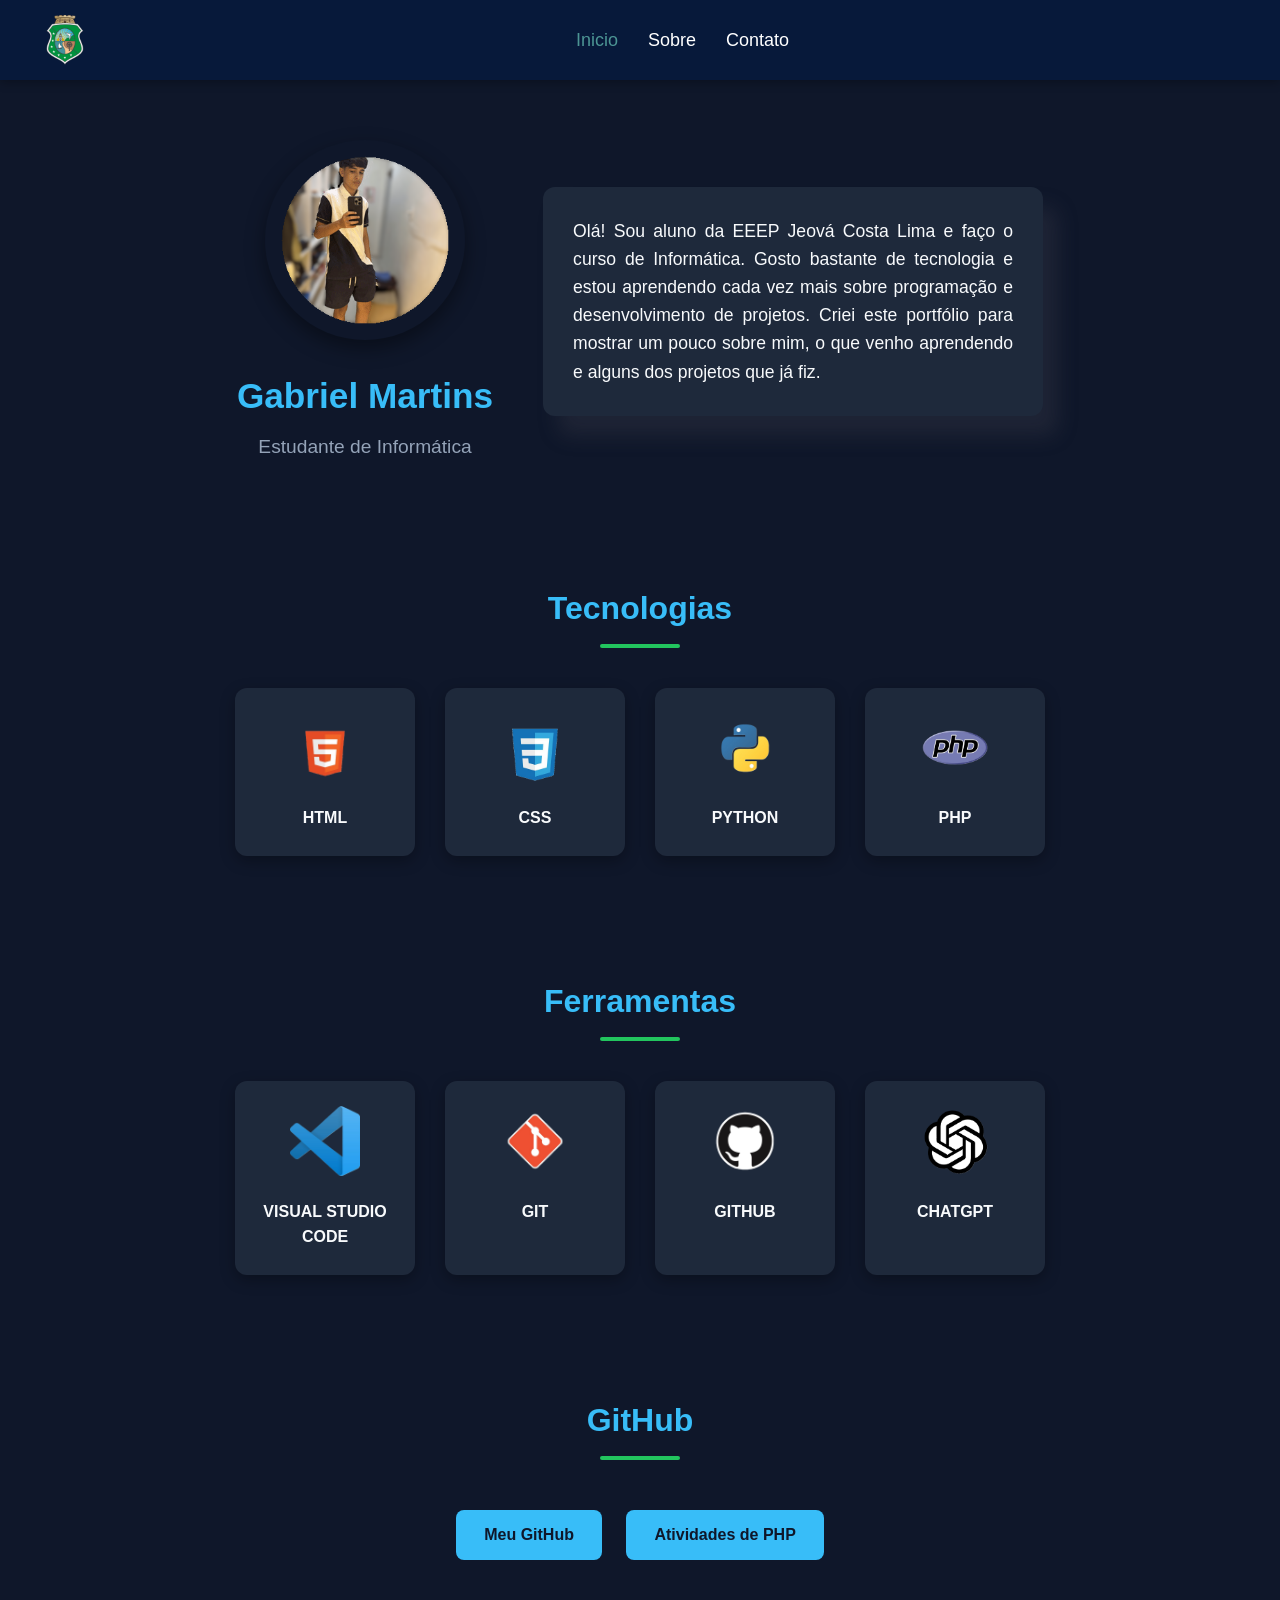
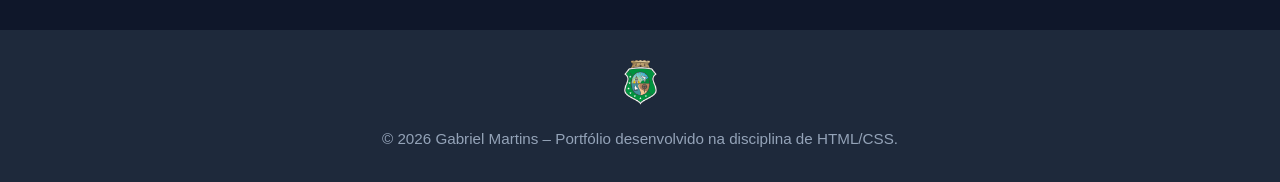
==== index.html @ 724ac0a1 "Primeiro Portfolio" ====
<!DOCTYPE html>
<html lang="pt-br">
<head>
    <meta charset="UTF-8">
    <meta name="viewport" content="width=device-width, initial-scale=1.0">
    <link rel="stylesheet" href="css/style.css">
    <title>Portfólio</title>
    <style>
        .menu-Inicio {
          color: rgba(101, 193, 179, 0.743);
        }
    </style>

</head>
<body>

   
<header>
    <img class="logo" src="img/logo-ceara.png" alt="logo do governo do ceara">
    <nav class="navegacao">
        <a href="index.html" class="menu-Inicio">Inicio</a>
        <a href="sobre.html" class="menu-Sobre">Sobre</a>
        <a href="contato.html" class="menu-Contato">Contato</a>
    </nav>
</header>

 
<div class="inicio">
    <main class="perfil">
        <div>
            <img class="foto-perfil" src="img/gabriel.png" alt="Foto do Gabriel">
            <h1>Gabriel Martins</h1>
            <p>Estudante de Informática</p>
        </div>
    </main>

    <div class="sobre">
         <p>Olá! Sou aluno da EEEP Jeová Costa Lima e faço o curso de Informática. Gosto bastante de tecnologia e estou aprendendo cada vez mais sobre programação e desenvolvimento de projetos. Criei este portfólio para mostrar um pouco sobre mim, o que venho aprendendo e alguns dos projetos que já fiz.</p>
    </div>
</div>
<section class="tecnologias">
    <h2>Tecnologias</h2>

    <div class="lista-tecnologias">
        
        <div class="HTML">
            <img src="img/html.png" alt="HTML">
            <h3>HTML</h3>

        </div>

        <div class="CSS">
            <img src="img/css.png" alt="CSS">
            <h3>CSS</h3>
        </div>

        <div class="PYTHON">
            <img src="img/python.png" alt="PYTHON">
            <h3>PYTHON</h3>
        </div>

        <div class="PHP">
            <img src="img/php.png" alt="PHP">
            <h3>PHP</h3>
        </div>

    </div>
</section>

<section class="ferramentas">
    <h2>Ferramentas</h2>

    <div class="lista-ferramentas">

        <div class="VS-CODE">
            <img src="img/vs code.png" alt="Visual Studio Code">
            <h3>VISUAL STUDIO CODE</h3>
        </div>

        <div class="GIT">
            <img src="img/git.png" alt="Git">
            <h3>GIT</h3>
        </div>

        <div class="GITHUB">
            <img src="img/github.png" alt="GitHub">
            <h3>GITHUB</h3>
        </div>

        <div class="CHATGPT">
            <img src="img/chatgpt.png" alt="Chatgpt">
            <h3>CHATGPT</h3>
        </div>

</section>

<section class="github">
    <h2>GitHub</h2>

    <a href="https://github.com/Bielmrttns" target="_blank">
        Meu GitHub
    </a>

    <a href="https://github.com/bielmrttns/Questoes-PhP.git" target="_blank">
        Atividades de PHP
    </a>
</section>

<footer class="rotape">
    <div>
        <img class="logo" src="img/logo-ceara.png" alt="Logo do estado do Ceará">
        <p>© 2026 Gabriel Martins – Portfólio desenvolvido na disciplina de HTML/CSS.</p>
    </div>

</footer>

</body>
</html>
---- css/style.css ----
* {
    margin: 0;
    padding: 0;
    box-sizing: border-box;
}

body {
    font-family: 'Segoe UI', Tahoma, Geneva, Verdana, sans-serif;
    background-color: #0f172a;
    color: #f8fafc;
    line-height: 1.6;
}

/* Cabeçalho */
header {
    background-color: #021d4893;
    color: #f8fafc;
    padding: 15px 40px;
    display: flex;
    justify-content: space-between;
    align-items: center;
    box-shadow: 0 2px 10px rgba(0, 0, 0, 0.3);
    position: sticky;
    top: 0;
    z-index: 100;
}

header .logo {
    height: 50px;
}

.navegacao {
    position: absolute;
    left: 45%;
    display: flex;
    gap: 30px;
}

.menu-Inicio{
    text-decoration: none;
    font-size: large;
    color: white;
    font-weight: 500;   
    position: relative;
    padding:0.5rem 0 ;
}

.menu-Inicio::after{
    content: '' ;
    height: 3px;
    width: 0;
    position: absolute;
    bottom: 0;
    left: 0;
    background-color: #6631f6;
    transition: width 1s ease;
}

.menu-Inicio:hover::after {
    width: 100%;
}

.menu-Sobre{
    text-decoration: none;
    font-size: large;
    color: white;
    font-weight: 500;   
    position: relative;
    padding:0.5rem 0 ;
}

.menu-Sobre::after{
    content: '' ;
    height: 3px;
    width: 0;
    position: absolute;
    bottom: 0;
    left: 0;
    background-color: #6631f6;
    transition: width 1s ease;
}

.menu-Sobre:hover::after {
    width: 100%;
}

.menu-Contato{
    text-decoration: none;
    font-size: large;
    color: white;
    font-weight: 500;   
    position: relative;
    padding:0.5rem 0 ;
}

.menu-Contato::after{
    content: '' ;
    height: 3px;
    width: 0;
    position: absolute;
    bottom: 0;
    left: 0;
    background-color: #6631f6;
    transition: width 1s ease;
}

.menu-Contato:hover::after {
    width: 100%;
}

/* Inicio */
.inicio {
    display: flex;
    flex-wrap: wrap;
    justify-content: center;
    align-items: center;
    gap: 50px;
    padding: 60px 40px;
    max-width: 1200px;
    margin: 0 auto;
}

.perfil {
    text-align: center;
}

.foto-perfil {
    width: 200px;
    height: 200px;
    border-radius: 50%;
    object-fit: cover;
    box-shadow: 0 8px 20px rgba(0, 0, 0, 0.4);
    margin-bottom: 20px;
}

.perfil h1 {
    font-size: 2.2rem;
    color: #38bdf8;
    margin-bottom: 8px;
}

.perfil p {
    font-size: 1.2rem;
    color: #94a3b8;
}

.sobre {
    max-width: 500px;
    background-color: #1e293b;
    padding: 30px;
    border-radius: 12px;
    box-shadow: 15px 20px 20px rgba(67, 67, 79, 0.3);
}

.sobre p {
    font-size: 1.1rem;
    color: #f8fafc;
    text-align: justify;
}

/* Tecnologias & ferramentas */
.tecnologias,
.ferramentas {
    padding: 60px 40px;
    text-align: center;
}

.tecnologias h2,
.ferramentas h2,
.github h2 {
    font-size: 2rem;
    color: #38bdf8;
    margin-bottom: 40px;
    position: relative;
}

.tecnologias h2::after,
.ferramentas h2::after,
.github h2::after {
    content: '';
    display: block;
    width: 80px;
    height: 4px;
    background-color: #22c55e;
    margin: 10px auto 0;
    border-radius: 2px;
}

.lista-tecnologias,
.lista-ferramentas {
    display: flex;
    flex-wrap: wrap;
    justify-content: center;
    gap: 30px;
    max-width: 1100px;
    margin: 0 auto;
}

.HTML,
.CSS,
.PYTHON,
.PHP,
.VS-CODE,
.GIT,
.GITHUB,
.CHATGPT{
    position: relative;
    background-color: #1e293b;
    color: #f8fafc;
    padding: 25px 20px;
    border-radius: 12px;
    width: 180px;
    box-shadow: 0 5px 15px rgba(0, 0, 0, 0.3);
    transition: transform 0.3s ease, box-shadow 0.3s ease;
}

.HTML:hover,
.CSS:hover,
.PYTHON:hover,
.PHP:hover,
.VS-CODE:hover,
.GIT:hover,
.GITHUB:hover,
.CHATGPT:hover {
    transform: translateY(-8px);
    box-shadow: 0 12px 25px rgba(0, 0, 0, 0.4);
}

.HTML img ,
.CSS img ,
.PYTHON img ,
.PHP img ,
.VS-CODE img ,
.GIT img ,
.GITHUB img ,
.CHATGPT img {
    width: 70px;
    height: 70px;
    object-fit: contain;
    margin-bottom: 15px;
}

.HTML h3,
.CSS h3,
.PYTHON h3,
.PHP h3,
.VS-CODE h3,
.GIT h3,
.GITHUB h3,
.CHATGPT h3 {
    font-size: 1rem;
    color: #f8fafc;
}

.descricao-html {
    position: absolute;
    bottom: 100%;
    left: 70%;
    transform: translateX(-50%);

    width: 220px;
    padding: 20px;

    background-color: #0f172a;
    color: #f8fafc;
    border: 1px solid #38bdf8;
    border-radius: 40%;

    font-size: 13px;
    text-align: center;

    opacity: 0;
    visibility: hidden;

    transition: 0.3s ease;
}

/* Parte do atalho para o GitHub */
.github {
    padding: 60px 40px;
    text-align: center;
    background-color: #0f172a;
}

.github a {
    display: inline-block;
    background-color: #38bdf8;
    color: #0f172a;
    text-decoration: none;
    padding: 12px 28px;
    margin: 10px;
    border-radius: 8px;
    font-weight: 600;
    transition: background-color 0.3s ease, transform 0.2s ease;
}

.github a:hover {
    background-color: #22c55e;
    color: #0f172a;
    transform: scale(1.05);
}

/* Parte do rodapé em geral */
.rotape {
    background-color: #1e293b;
    color: #f8fafc;
    text-align: center;
    padding: 30px 20px;
}

.rotape .logo {
    height: 45px;
    margin-bottom: 15px;
}

.rotape p {
    font-size: 0.95rem;
    color: #94a3b8;
}

.conteudo-sobre {
    display: flex;
    align-items: center;
    justify-content: space-between;
    gap: 50px;
    max-width: 1100px;
    margin: 80px auto;
    padding: 30px;
    background-color: #161d35ce;
    border-radius: 5%;
    box-shadow: 25px 30px 20px rgba(67, 67, 79, 0.3);
}

/* HTML SOBRE */

.texto-sobre {
    flex: 1;
    font-family: Arial, sans-serif;
    font-size: 18px;
}

.texto-sobre h1 {
    margin-bottom: 20px;
}

.texto-sobre p {
    margin-bottom: 15px;
}

.imagem-sobre {
    flex: 0 0 350px;
    display: flex;
    justify-content: center;
    align-items: center;
}

.foto2 {
    width: 300px;
    height: 300px;
    border-radius: 50%;
    box-shadow: 0 5px 20px rgba(0, 0, 0, 0.3);
}

/* HTML CONTATO */

.contato-pagina {
    display: flex;
    align-items: center; 
    justify-content: space-between;
    gap: 50px;
    min-height: 70vh;
    padding: 50px;
}

.informacoes {
    text-align: left;
}

.informacoes h1 {
    font-size: 30px;
    margin-bottom: 20px;
}

.informacoes p {
    font-size: 18px;
    margin-bottom: 10px;
}

.contatos {
    display: flex;
    align-items: center; 
    justify-content: center;
    gap: 60px; 
}

.contato {
    display: flex;
    flex-direction: column;
    align-items: center; 
    justify-content: flex-end; 
}

.contato h3 {
    font-size: 20px;
    margin: 0 0 10px 0; 
    text-align: center;
    width: auto;
    height: auto;
}

.contato a {
    height: 160px;
    display: flex;
    align-items: center;
    justify-content: center;
}


.contato img {
    object-fit: contain;
}

.email {
    width: 150px;
    height: 150px;
}

.whattsapp {
    width: 150px;
    height: 150px;
}

.tiktok {
    width: 120px;
    height: 120px;
}

.GitHub {
    width: 150px;
    height: 150px;
}

.instagram {
    width: 180px;
    height: 140px;
}
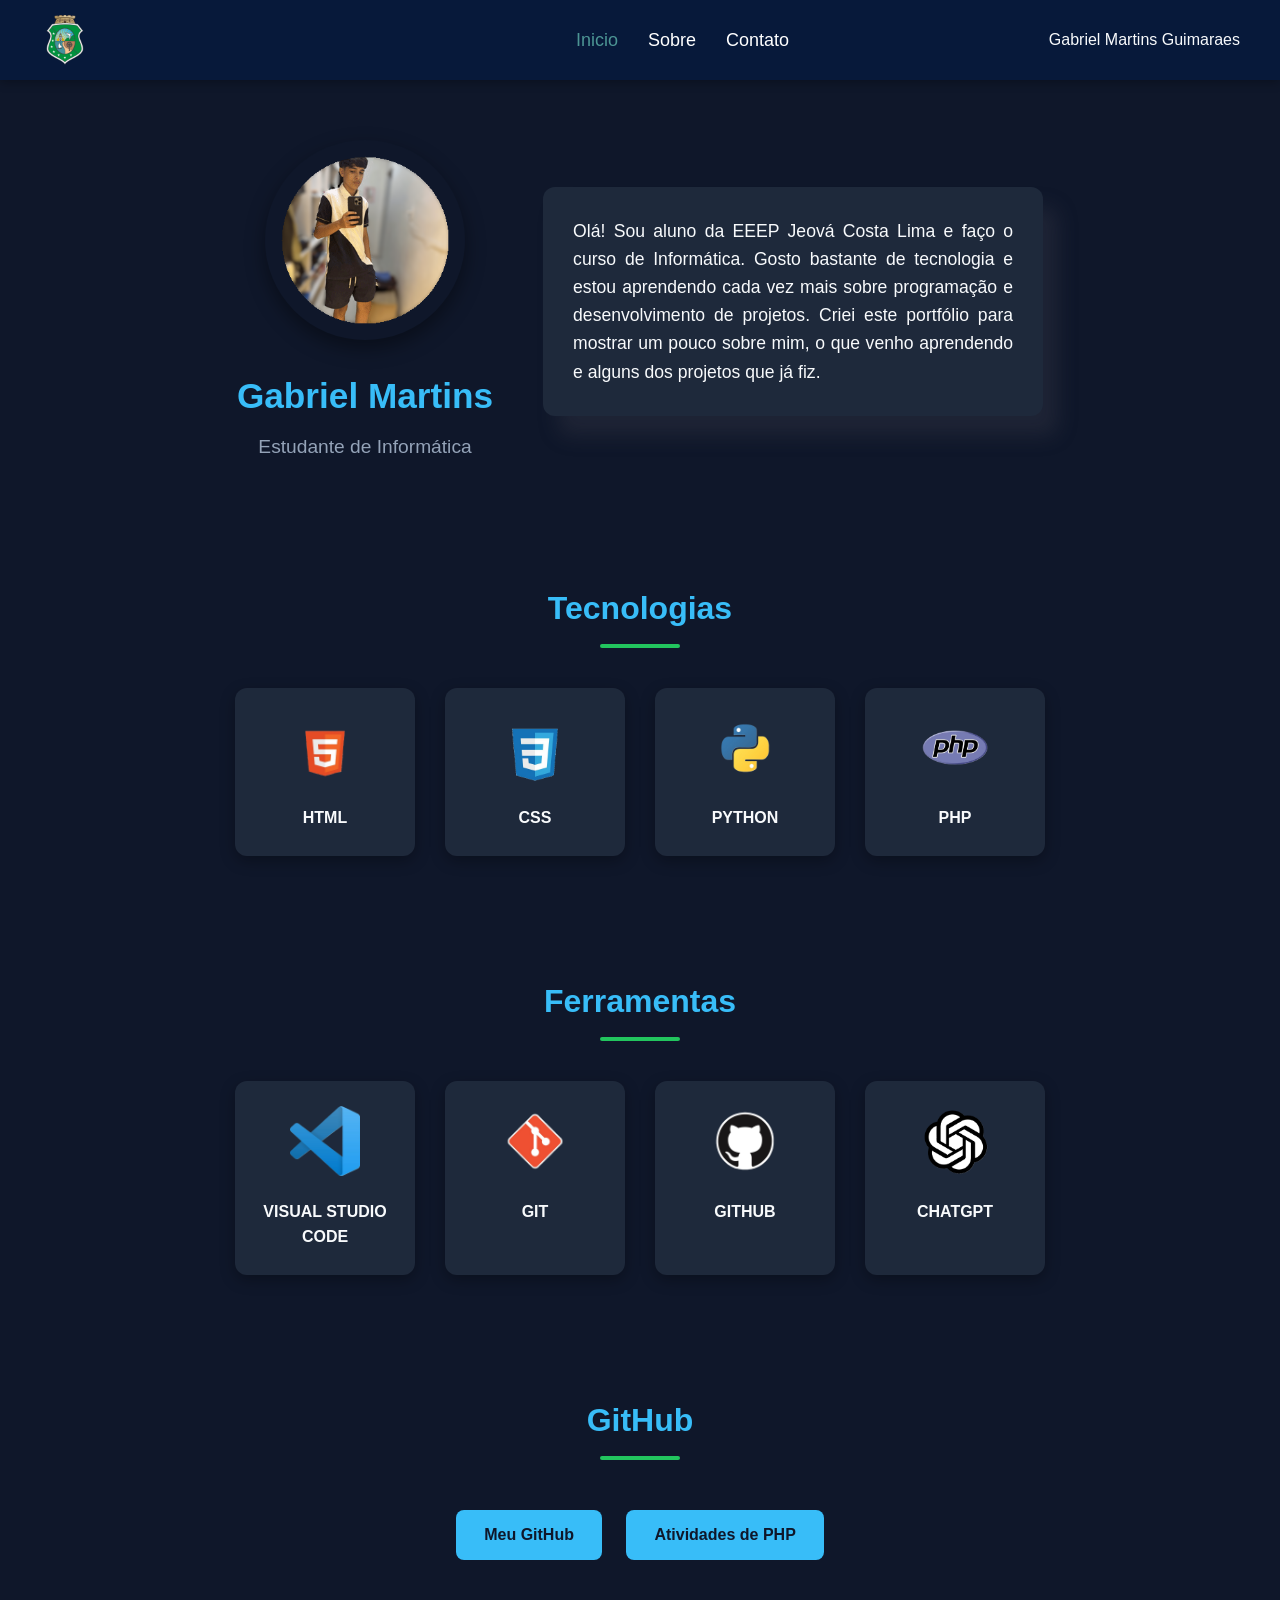
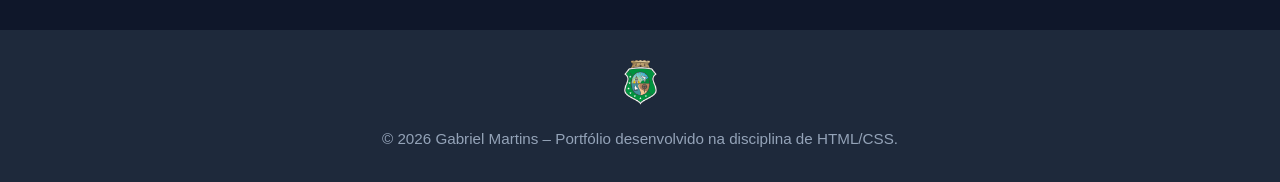
==== commit 8ac75fac: "alterei o index" ====
--- a/index.html
+++ b/index.html
@@ -17,6 +17,7 @@
    
 <header>
     <img class="logo" src="img/logo-ceara.png" alt="logo do governo do ceara">
+    <p>Gabriel Martins Guimaraes</p>
     <nav class="navegacao">
         <a href="index.html" class="menu-Inicio">Inicio</a>
         <a href="sobre.html" class="menu-Sobre">Sobre</a>
@@ -115,4 +116,4 @@
 </footer>
 
 </body>
-</html> +</html> 
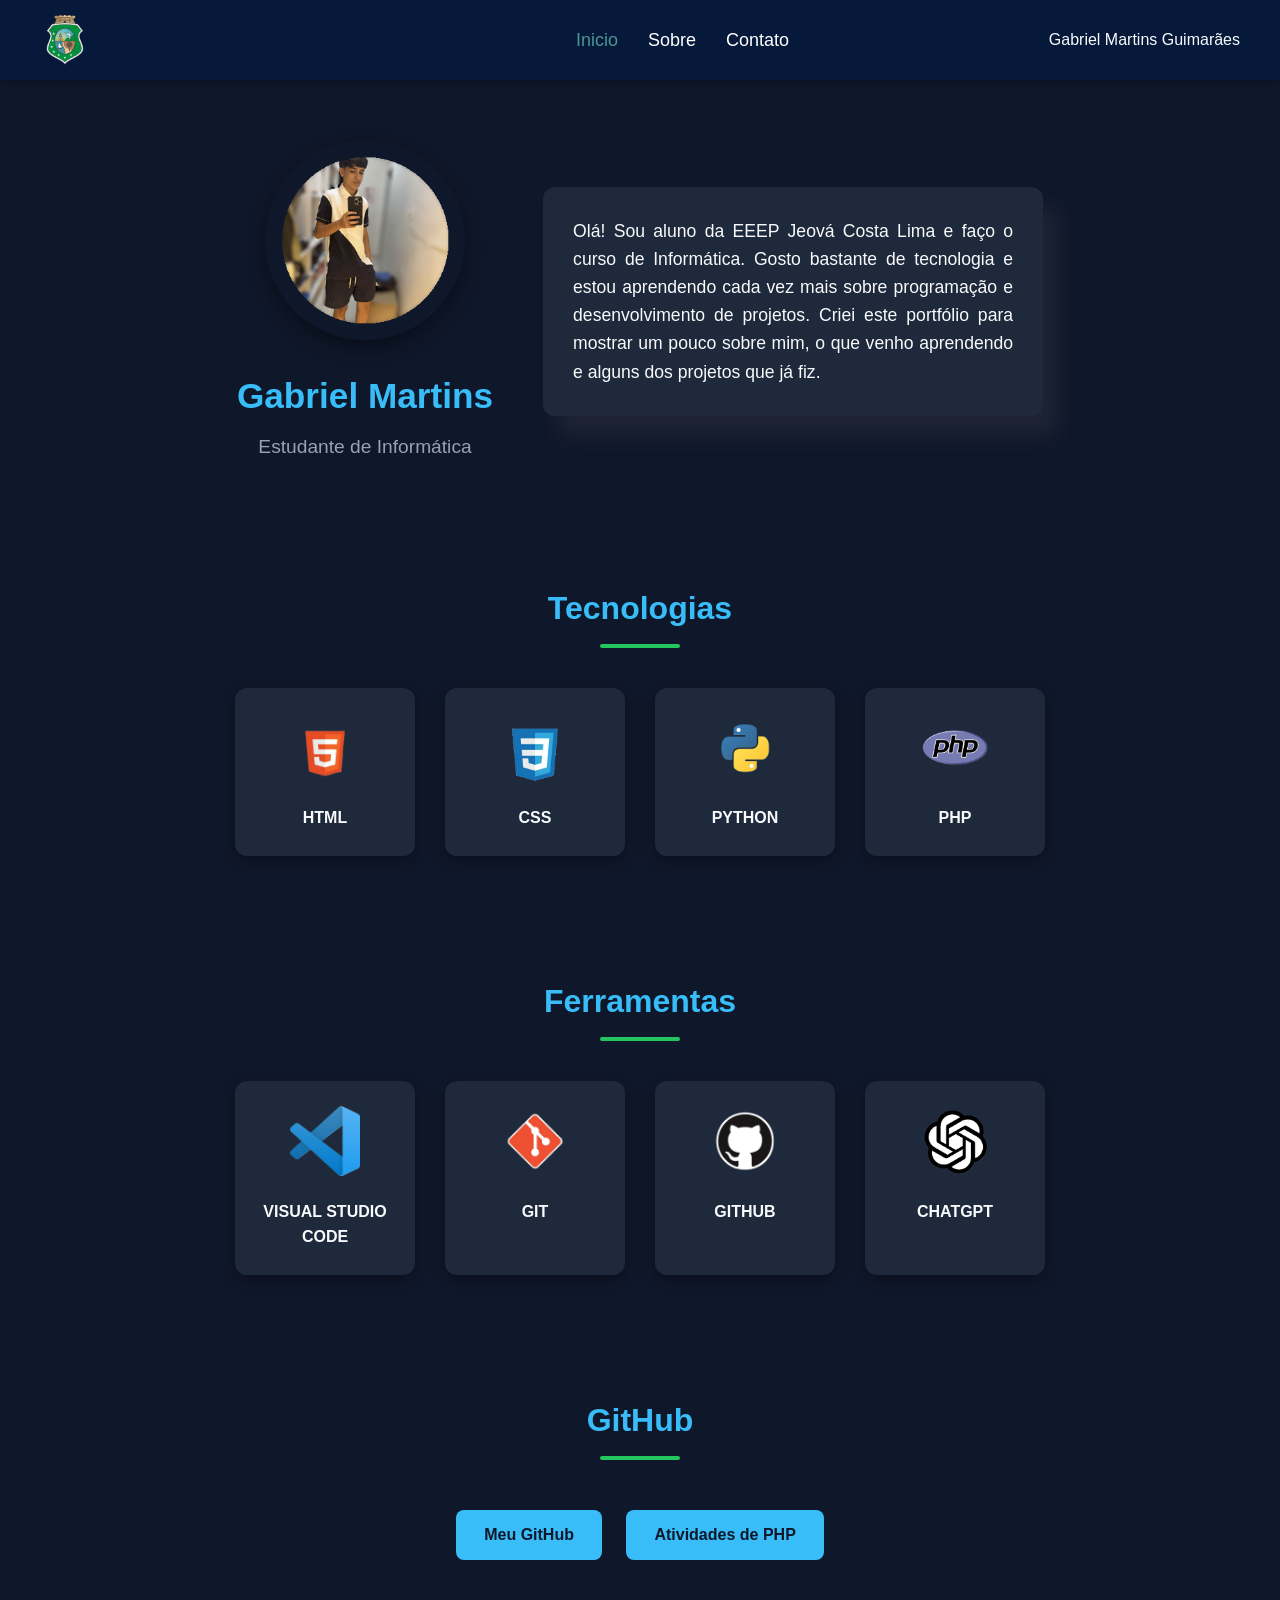
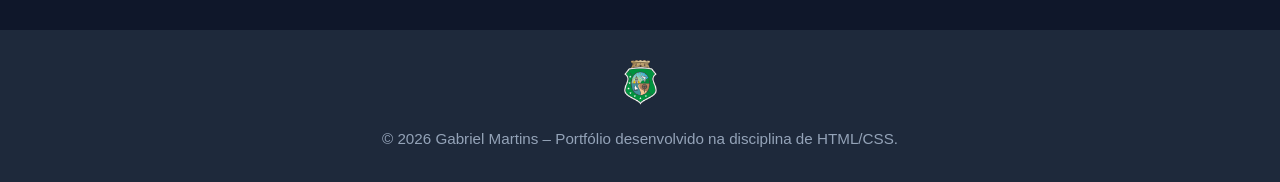
==== commit 4addd131: "Update index.html" ====
--- a/index.html
+++ b/index.html
@@ -17,7 +17,7 @@
    
 <header>
     <img class="logo" src="img/logo-ceara.png" alt="logo do governo do ceara">
-    <p>Gabriel Martins Guimaraes</p>
+    <p>Gabriel Martins Guimarães</p>
     <nav class="navegacao">
         <a href="index.html" class="menu-Inicio">Inicio</a>
         <a href="sobre.html" class="menu-Sobre">Sobre</a>
